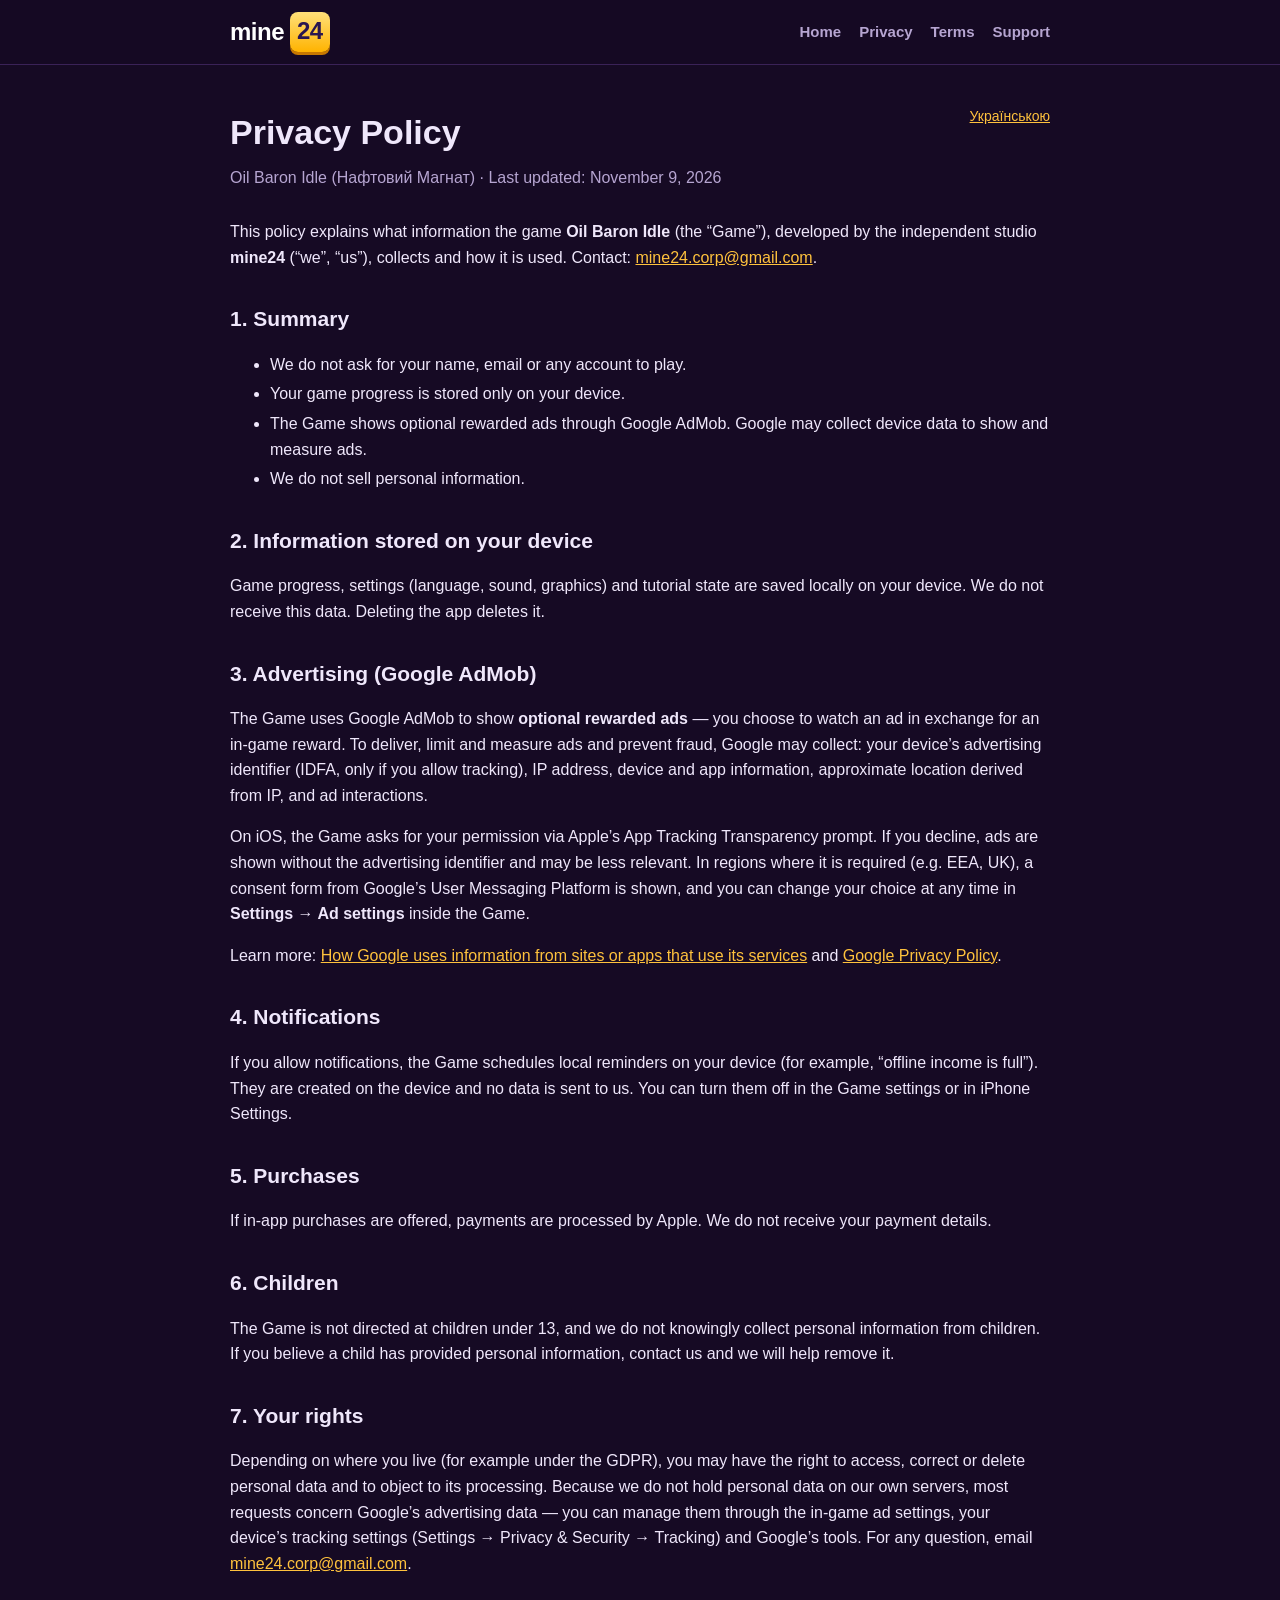
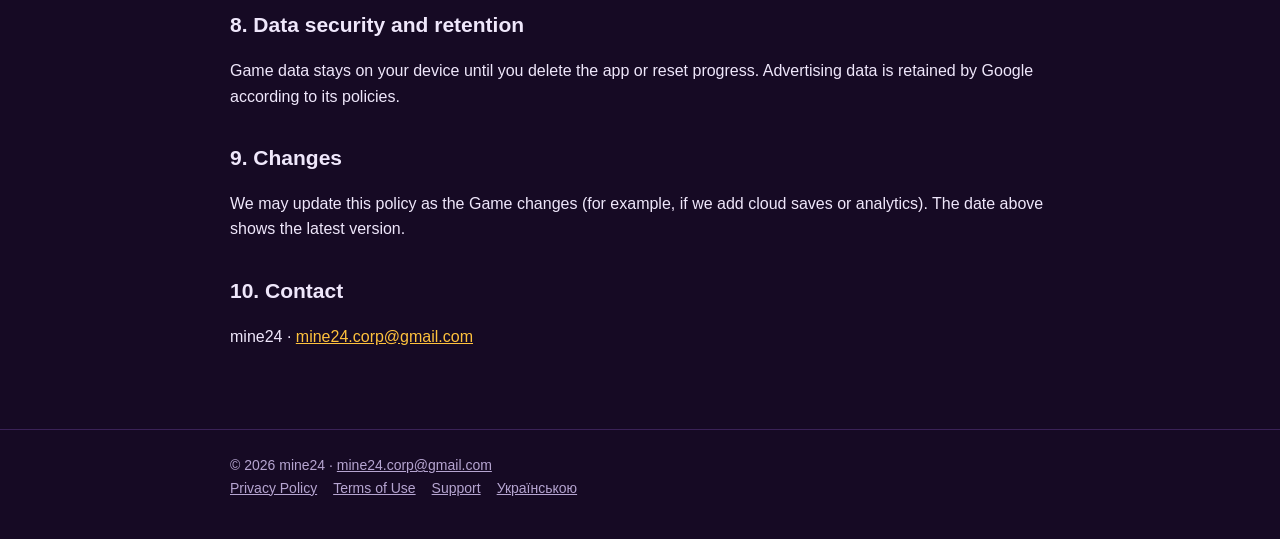
==== privacy.html @ d3ffc927 "Add files via upload" ====
<!DOCTYPE html>
<html lang="en"><head><meta charset="utf-8"><meta name="viewport" content="width=device-width,initial-scale=1">
<title>Privacy Policy — Oil Baron Idle</title><meta name="description" content="Privacy Policy for Oil Baron Idle by mine24">
<link rel="icon" href="favicon.png"><link rel="apple-touch-icon" href="apple-touch-icon.png"><link rel="stylesheet" href="style.css"></head>
<body><header><div class="wrap"><a class="brand" href="index.html">mine<b>24</b></a><nav><a href="index.html">Home</a><a href="privacy.html">Privacy</a><a href="terms.html">Terms</a><a href="support.html">Support</a></nav></div></header>
<main class="wrap doc"><a class="lang" href="privacy-uk.html">Українською</a>
<h1>Privacy Policy</h1><p class="date">Oil Baron Idle (Нафтовий Магнат) · Last updated: November 9, 2026</p>
<p>This policy explains what information the game <b>Oil Baron Idle</b> (the “Game”), developed by the independent studio <b>mine24</b> (“we”, “us”), collects and how it is used. Contact: <a href="mailto:mine24.corp@gmail.com">mine24.corp@gmail.com</a>.</p>
<h2>1. Summary</h2><ul>
<li>We do not ask for your name, email or any account to play.</li>
<li>Your game progress is stored only on your device.</li>
<li>The Game shows optional rewarded ads through Google AdMob. Google may collect device data to show and measure ads.</li>
<li>We do not sell personal information.</li></ul>
<h2>2. Information stored on your device</h2>
<p>Game progress, settings (language, sound, graphics) and tutorial state are saved locally on your device. We do not receive this data. Deleting the app deletes it.</p>
<h2>3. Advertising (Google AdMob)</h2>
<p>The Game uses Google AdMob to show <b>optional rewarded ads</b> — you choose to watch an ad in exchange for an in-game reward. To deliver, limit and measure ads and prevent fraud, Google may collect: your device’s advertising identifier (IDFA, only if you allow tracking), IP address, device and app information, approximate location derived from IP, and ad interactions.</p>
<p>On iOS, the Game asks for your permission via Apple’s App Tracking Transparency prompt. If you decline, ads are shown without the advertising identifier and may be less relevant. In regions where it is required (e.g. EEA, UK), a consent form from Google’s User Messaging Platform is shown, and you can change your choice at any time in <b>Settings → Ad settings</b> inside the Game.</p>
<p>Learn more: <a href="https://policies.google.com/technologies/partner-sites">How Google uses information from sites or apps that use its services</a> and <a href="https://policies.google.com/privacy">Google Privacy Policy</a>.</p>
<h2>4. Notifications</h2>
<p>If you allow notifications, the Game schedules local reminders on your device (for example, “offline income is full”). They are created on the device and no data is sent to us. You can turn them off in the Game settings or in iPhone Settings.</p>
<h2>5. Purchases</h2>
<p>If in-app purchases are offered, payments are processed by Apple. We do not receive your payment details.</p>
<h2>6. Children</h2>
<p>The Game is not directed at children under 13, and we do not knowingly collect personal information from children. If you believe a child has provided personal information, contact us and we will help remove it.</p>
<h2>7. Your rights</h2>
<p>Depending on where you live (for example under the GDPR), you may have the right to access, correct or delete personal data and to object to its processing. Because we do not hold personal data on our own servers, most requests concern Google’s advertising data — you can manage them through the in-game ad settings, your device’s tracking settings (Settings → Privacy &amp; Security → Tracking) and Google’s tools. For any question, email <a href="mailto:mine24.corp@gmail.com">mine24.corp@gmail.com</a>.</p>
<h2>8. Data security and retention</h2>
<p>Game data stays on your device until you delete the app or reset progress. Advertising data is retained by Google according to its policies.</p>
<h2>9. Changes</h2>
<p>We may update this policy as the Game changes (for example, if we add cloud saves or analytics). The date above shows the latest version.</p>
<h2>10. Contact</h2><p>mine24 · <a href="mailto:mine24.corp@gmail.com">mine24.corp@gmail.com</a></p></main>
<footer><div class="wrap">© 2026 mine24 · <a href="mailto:mine24.corp@gmail.com">mine24.corp@gmail.com</a><br><a href="privacy.html">Privacy Policy</a><a href="terms.html">Terms of Use</a><a href="support.html">Support</a><a href="privacy-uk.html">Українською</a></div></footer></body></html>
---- style.css ----
:root{--bg:#160a24;--card:#22113a;--line:#3a2257;--text:#efe7fb;--muted:#b6a5d1;--gold:#ffc23d;--gold2:#ff9d1a}
*{box-sizing:border-box}
html,body{margin:0;background:var(--bg);color:var(--text);font:16px/1.6 -apple-system,BlinkMacSystemFont,"Segoe UI",Roboto,Helvetica,Arial,sans-serif}
a{color:var(--gold)}
.wrap{max-width:860px;margin:0 auto;padding:0 20px}
header{border-bottom:1px solid var(--line);background:rgba(22,10,36,.85);position:sticky;top:0;backdrop-filter:blur(8px);z-index:5}
header .wrap{display:flex;align-items:center;justify-content:space-between;height:64px}
.brand{display:flex;align-items:center;gap:6px;font-weight:900;font-size:24px;text-decoration:none;color:#fff;letter-spacing:-.5px}
.brand b{background:linear-gradient(#ffe07a,#ffb300);color:#2a1650;border-radius:8px;padding:0 7px 2px;box-shadow:0 3px 0 #c77800}
nav a{color:var(--muted);text-decoration:none;margin-left:18px;font-weight:600;font-size:15px}
nav a:hover{color:#fff}
.hero{padding:64px 0 40px;text-align:center;background:radial-gradient(circle at 50% 0%,#4a2266 0%,transparent 70%)}
.hero h1{font-size:44px;line-height:1.1;margin:0 0 12px;letter-spacing:-1px}
.hero p{color:var(--muted);font-size:18px;margin:0 auto;max-width:560px}
.game{display:flex;gap:28px;align-items:center;background:var(--card);border:1px solid var(--line);border-radius:24px;padding:24px;margin:24px 0 48px}
.game img{width:150px;height:150px;border-radius:34px;box-shadow:0 12px 30px rgba(0,0,0,.45);flex:none}
.game h2{margin:0 0 4px;font-size:28px}
.game .sub{color:var(--muted);margin:0 0 12px}
.badge{display:inline-block;background:linear-gradient(var(--gold),var(--gold2));color:#2a1650;font-weight:800;border-radius:12px;padding:8px 16px;text-decoration:none}
.feat{display:grid;grid-template-columns:repeat(auto-fit,minmax(220px,1fr));gap:14px;margin:0 0 56px}
.feat div{background:var(--card);border:1px solid var(--line);border-radius:18px;padding:18px}
.feat b{display:block;margin-bottom:4px}
.feat span{color:var(--muted);font-size:14px}
.doc{padding-top:40px;padding-bottom:64px}
.doc h1{font-size:34px;margin:0 0 6px}
.doc .date{color:var(--muted);margin:0 0 28px}
.doc h2{font-size:21px;margin:32px 0 8px}
.doc li{margin:4px 0}
.lang{float:right;font-size:14px}
.box{background:var(--card);border:1px solid var(--line);border-radius:18px;padding:18px 20px;margin:16px 0}
footer{border-top:1px solid var(--line);color:var(--muted);font-size:14px;padding:24px 0 40px}
footer a{color:var(--muted);margin-right:16px}
@media(max-width:600px){.hero h1{font-size:32px}.game{flex-direction:column;text-align:center}nav a{margin-left:12px;font-size:14px}}
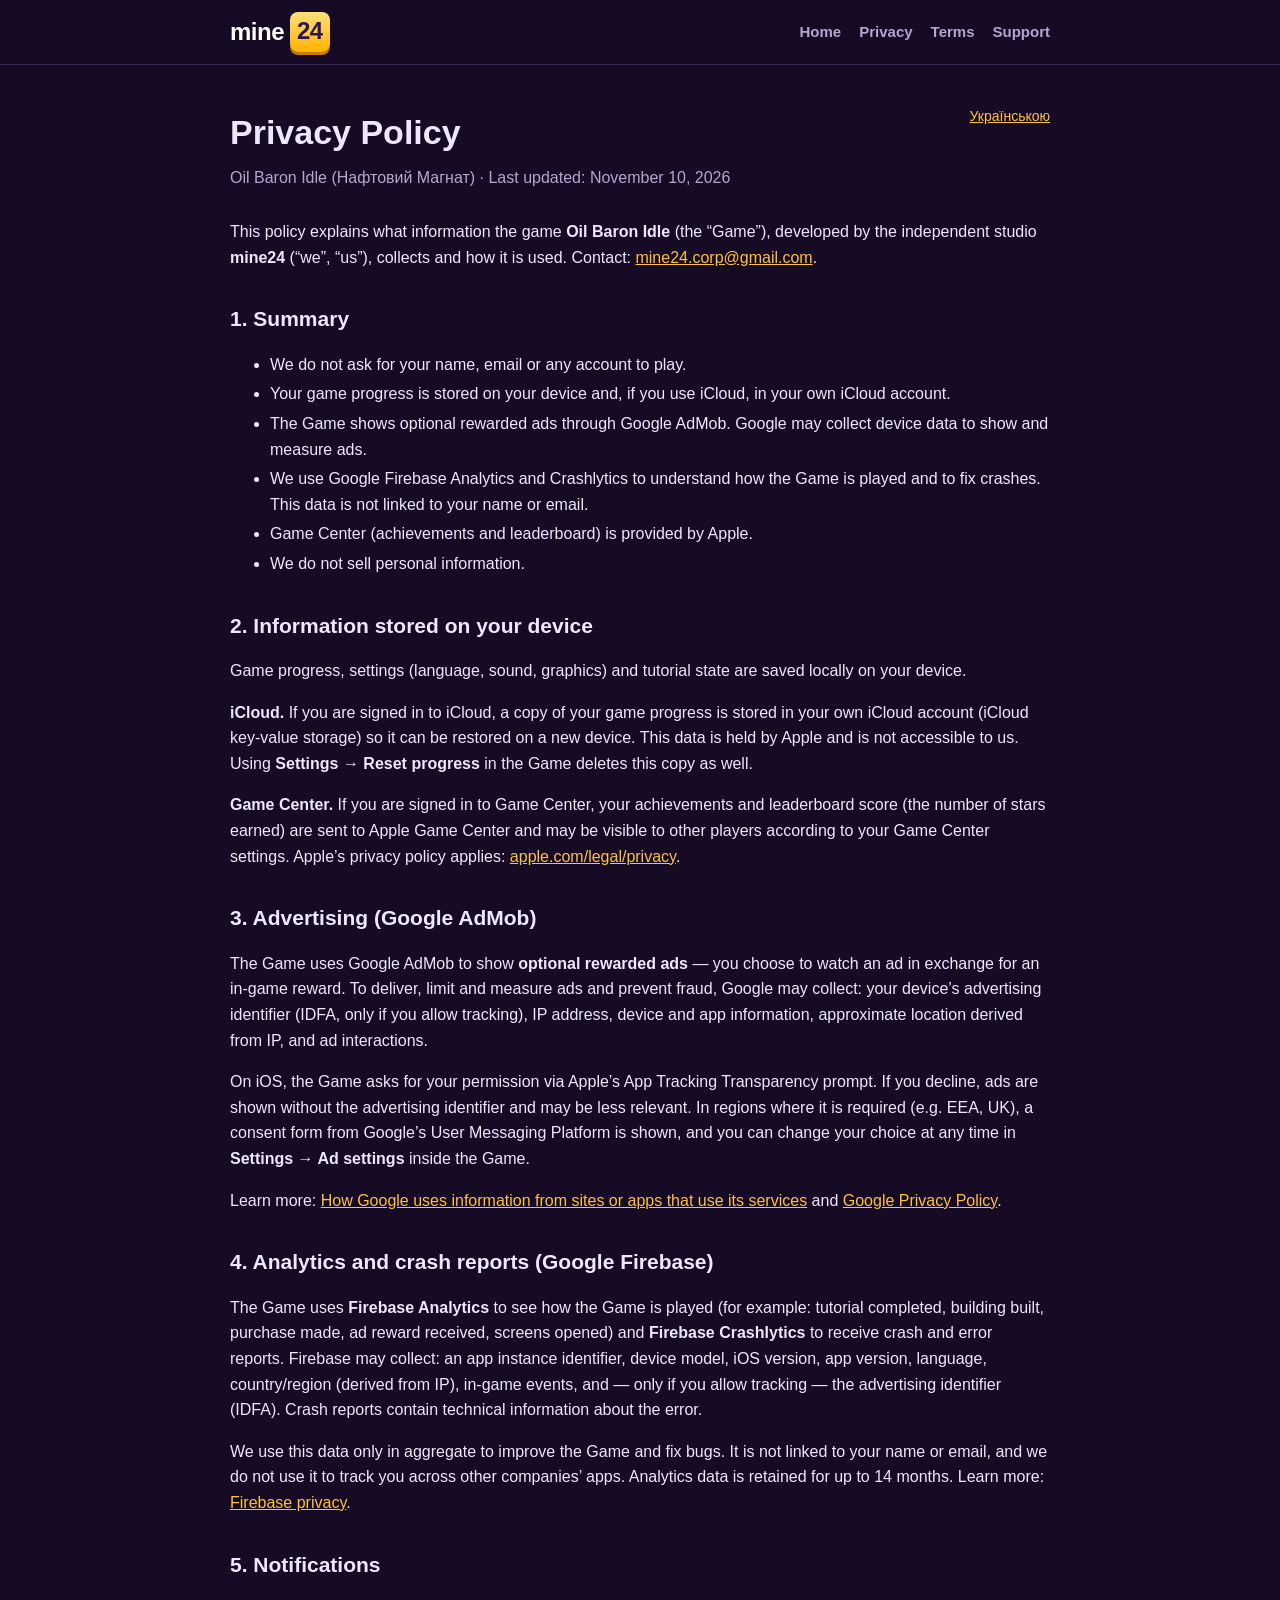
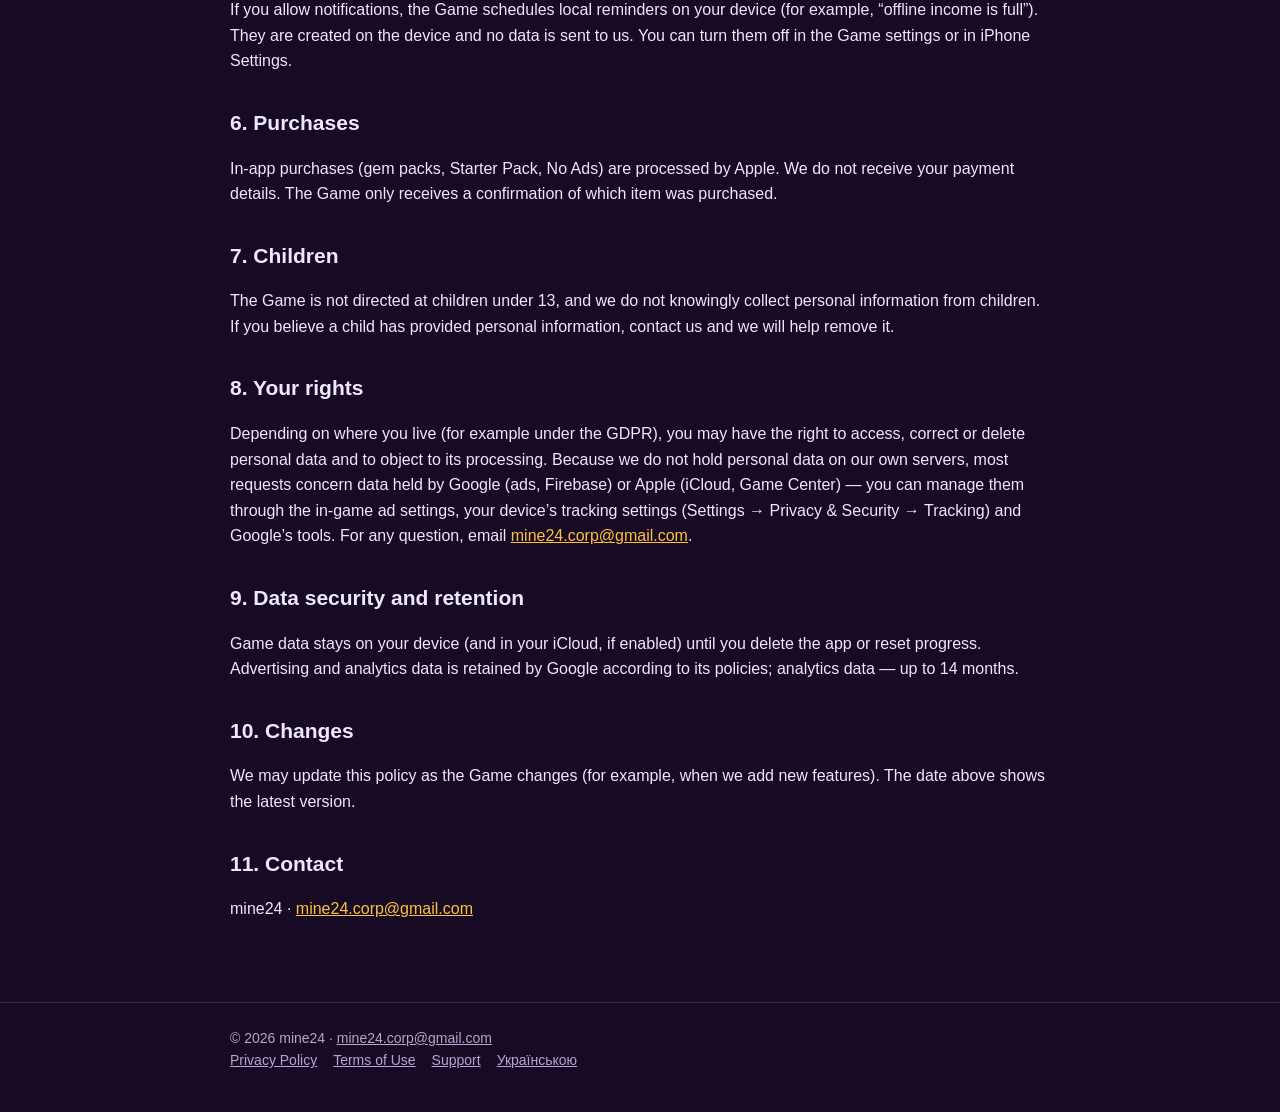
==== commit 6be826b3: "Add files via upload" ====
--- a/privacy.html
+++ b/privacy.html
@@ -4,30 +4,37 @@
 <link rel="icon" href="favicon.png"><link rel="apple-touch-icon" href="apple-touch-icon.png"><link rel="stylesheet" href="style.css"></head>
 <body><header><div class="wrap"><a class="brand" href="index.html">mine<b>24</b></a><nav><a href="index.html">Home</a><a href="privacy.html">Privacy</a><a href="terms.html">Terms</a><a href="support.html">Support</a></nav></div></header>
 <main class="wrap doc"><a class="lang" href="privacy-uk.html">Українською</a>
-<h1>Privacy Policy</h1><p class="date">Oil Baron Idle (Нафтовий Магнат) · Last updated: November 9, 2026</p>
+<h1>Privacy Policy</h1><p class="date">Oil Baron Idle (Нафтовий Магнат) · Last updated: November 10, 2026</p>
 <p>This policy explains what information the game <b>Oil Baron Idle</b> (the “Game”), developed by the independent studio <b>mine24</b> (“we”, “us”), collects and how it is used. Contact: <a href="mailto:mine24.corp@gmail.com">mine24.corp@gmail.com</a>.</p>
 <h2>1. Summary</h2><ul>
 <li>We do not ask for your name, email or any account to play.</li>
-<li>Your game progress is stored only on your device.</li>
+<li>Your game progress is stored on your device and, if you use iCloud, in your own iCloud account.</li>
 <li>The Game shows optional rewarded ads through Google AdMob. Google may collect device data to show and measure ads.</li>
+<li>We use Google Firebase Analytics and Crashlytics to understand how the Game is played and to fix crashes. This data is not linked to your name or email.</li>
+<li>Game Center (achievements and leaderboard) is provided by Apple.</li>
 <li>We do not sell personal information.</li></ul>
 <h2>2. Information stored on your device</h2>
-<p>Game progress, settings (language, sound, graphics) and tutorial state are saved locally on your device. We do not receive this data. Deleting the app deletes it.</p>
+<p>Game progress, settings (language, sound, graphics) and tutorial state are saved locally on your device.</p>
+<p><b>iCloud.</b> If you are signed in to iCloud, a copy of your game progress is stored in your own iCloud account (iCloud key-value storage) so it can be restored on a new device. This data is held by Apple and is not accessible to us. Using <b>Settings → Reset progress</b> in the Game deletes this copy as well.</p>
+<p><b>Game Center.</b> If you are signed in to Game Center, your achievements and leaderboard score (the number of stars earned) are sent to Apple Game Center and may be visible to other players according to your Game Center settings. Apple’s privacy policy applies: <a href="https://www.apple.com/legal/privacy/">apple.com/legal/privacy</a>.</p>
 <h2>3. Advertising (Google AdMob)</h2>
 <p>The Game uses Google AdMob to show <b>optional rewarded ads</b> — you choose to watch an ad in exchange for an in-game reward. To deliver, limit and measure ads and prevent fraud, Google may collect: your device’s advertising identifier (IDFA, only if you allow tracking), IP address, device and app information, approximate location derived from IP, and ad interactions.</p>
 <p>On iOS, the Game asks for your permission via Apple’s App Tracking Transparency prompt. If you decline, ads are shown without the advertising identifier and may be less relevant. In regions where it is required (e.g. EEA, UK), a consent form from Google’s User Messaging Platform is shown, and you can change your choice at any time in <b>Settings → Ad settings</b> inside the Game.</p>
 <p>Learn more: <a href="https://policies.google.com/technologies/partner-sites">How Google uses information from sites or apps that use its services</a> and <a href="https://policies.google.com/privacy">Google Privacy Policy</a>.</p>
-<h2>4. Notifications</h2>
+<h2>4. Analytics and crash reports (Google Firebase)</h2>
+<p>The Game uses <b>Firebase Analytics</b> to see how the Game is played (for example: tutorial completed, building built, purchase made, ad reward received, screens opened) and <b>Firebase Crashlytics</b> to receive crash and error reports. Firebase may collect: an app instance identifier, device model, iOS version, app version, language, country/region (derived from IP), in-game events, and — only if you allow tracking — the advertising identifier (IDFA). Crash reports contain technical information about the error.</p>
+<p>We use this data only in aggregate to improve the Game and fix bugs. It is not linked to your name or email, and we do not use it to track you across other companies’ apps. Analytics data is retained for up to 14 months. Learn more: <a href="https://firebase.google.com/support/privacy">Firebase privacy</a>.</p>
+<h2>5. Notifications</h2>
 <p>If you allow notifications, the Game schedules local reminders on your device (for example, “offline income is full”). They are created on the device and no data is sent to us. You can turn them off in the Game settings or in iPhone Settings.</p>
-<h2>5. Purchases</h2>
-<p>If in-app purchases are offered, payments are processed by Apple. We do not receive your payment details.</p>
-<h2>6. Children</h2>
+<h2>6. Purchases</h2>
+<p>In-app purchases (gem packs, Starter Pack, No Ads) are processed by Apple. We do not receive your payment details. The Game only receives a confirmation of which item was purchased.</p>
+<h2>7. Children</h2>
 <p>The Game is not directed at children under 13, and we do not knowingly collect personal information from children. If you believe a child has provided personal information, contact us and we will help remove it.</p>
-<h2>7. Your rights</h2>
-<p>Depending on where you live (for example under the GDPR), you may have the right to access, correct or delete personal data and to object to its processing. Because we do not hold personal data on our own servers, most requests concern Google’s advertising data — you can manage them through the in-game ad settings, your device’s tracking settings (Settings → Privacy &amp; Security → Tracking) and Google’s tools. For any question, email <a href="mailto:mine24.corp@gmail.com">mine24.corp@gmail.com</a>.</p>
-<h2>8. Data security and retention</h2>
-<p>Game data stays on your device until you delete the app or reset progress. Advertising data is retained by Google according to its policies.</p>
-<h2>9. Changes</h2>
-<p>We may update this policy as the Game changes (for example, if we add cloud saves or analytics). The date above shows the latest version.</p>
-<h2>10. Contact</h2><p>mine24 · <a href="mailto:mine24.corp@gmail.com">mine24.corp@gmail.com</a></p></main>
+<h2>8. Your rights</h2>
+<p>Depending on where you live (for example under the GDPR), you may have the right to access, correct or delete personal data and to object to its processing. Because we do not hold personal data on our own servers, most requests concern data held by Google (ads, Firebase) or Apple (iCloud, Game Center) — you can manage them through the in-game ad settings, your device’s tracking settings (Settings → Privacy &amp; Security → Tracking) and Google’s tools. For any question, email <a href="mailto:mine24.corp@gmail.com">mine24.corp@gmail.com</a>.</p>
+<h2>9. Data security and retention</h2>
+<p>Game data stays on your device (and in your iCloud, if enabled) until you delete the app or reset progress. Advertising and analytics data is retained by Google according to its policies; analytics data — up to 14 months.</p>
+<h2>10. Changes</h2>
+<p>We may update this policy as the Game changes (for example, when we add new features). The date above shows the latest version.</p>
+<h2>11. Contact</h2><p>mine24 · <a href="mailto:mine24.corp@gmail.com">mine24.corp@gmail.com</a></p></main>
 <footer><div class="wrap">© 2026 mine24 · <a href="mailto:mine24.corp@gmail.com">mine24.corp@gmail.com</a><br><a href="privacy.html">Privacy Policy</a><a href="terms.html">Terms of Use</a><a href="support.html">Support</a><a href="privacy-uk.html">Українською</a></div></footer></body></html>
